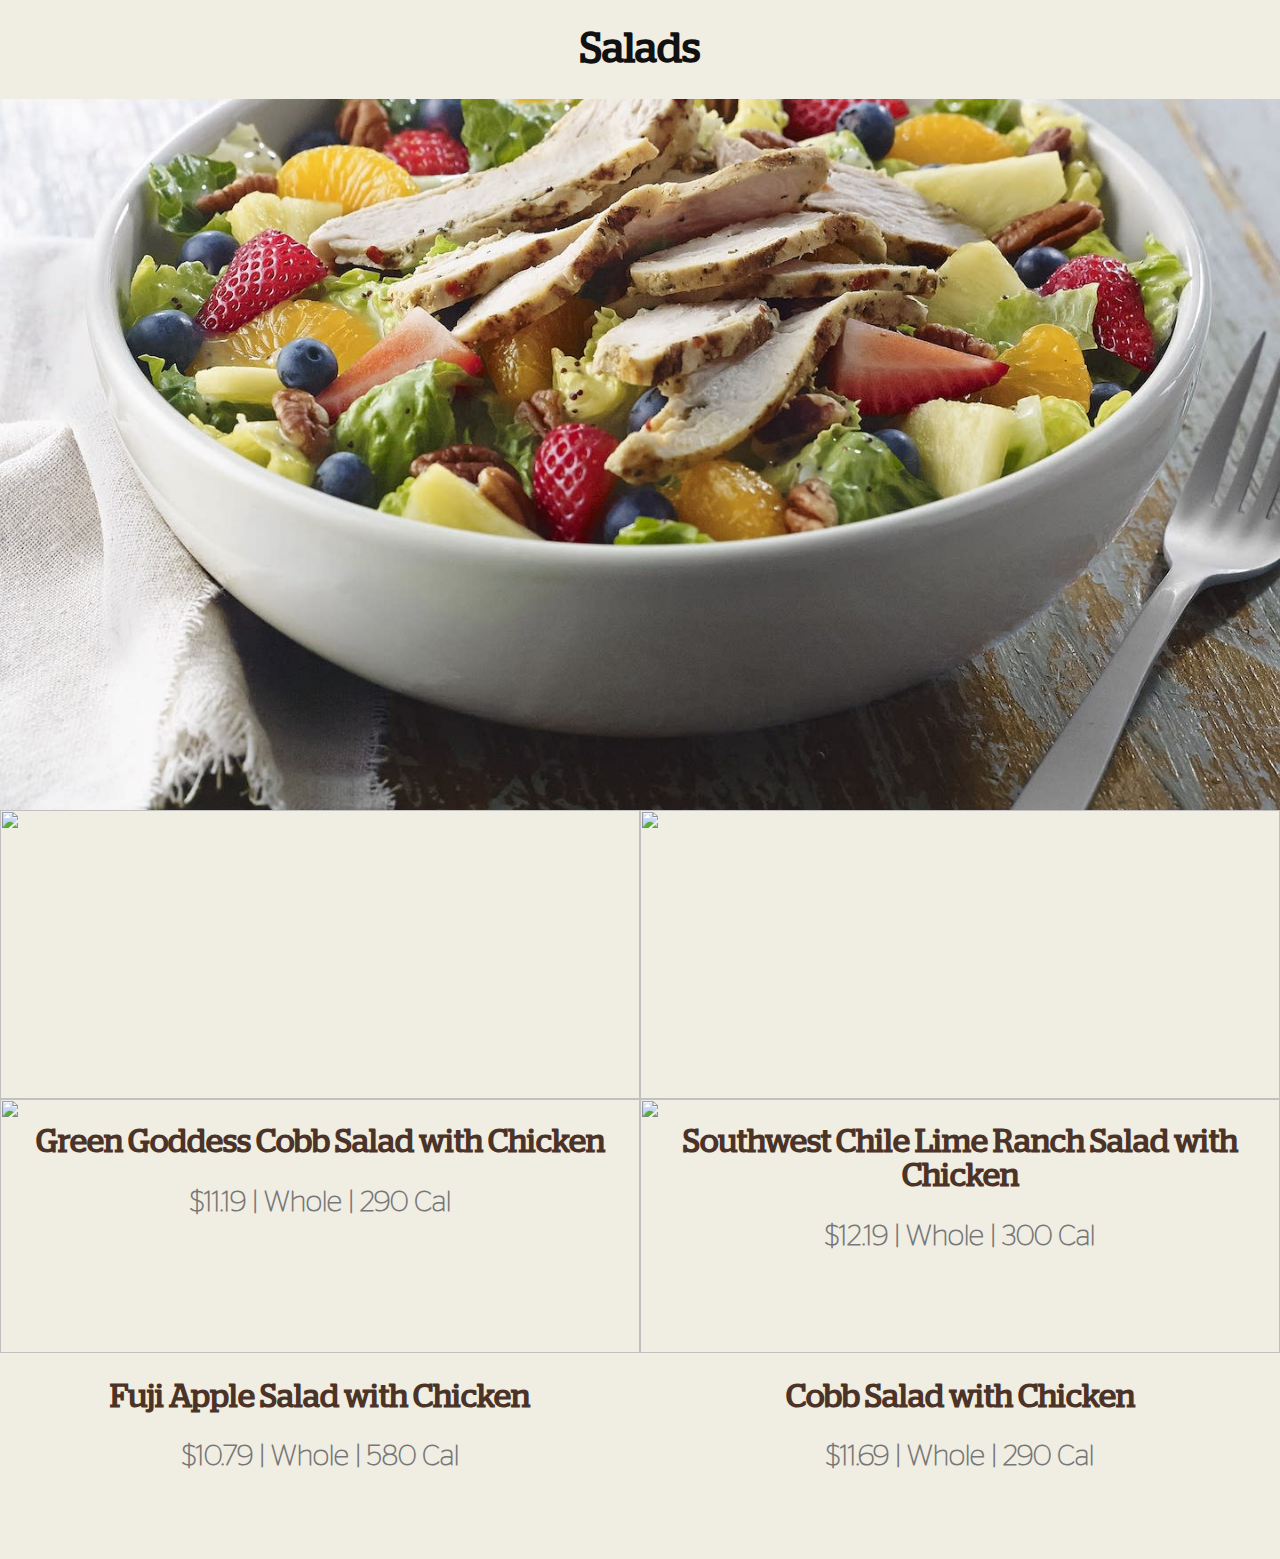
==== Panera_Catalog/index.html @ 95a6ce39 "add panera cat" ====
<html>
<head>

<title>Panera Salads Menu</title>
<link rel="stylesheet" media="screen" href="style.css" />
</head>

<body>
  <header>
    <h1> Salads </h1>
  </header>
  <banner>
    <img class="banner-img" src = "images/banner_salad.jpg" / >
  </banner>
  <content>
    <card>
      <a href="items/gg_cobb_chix.html">
      <img class = "card-img" src = "https://www.panerabread.com/foundation/menu/grid/green-goddess-cobb-with-chicken-salad-whole.jpg/_jcr_content/renditions/green-goddess-cobb-with-chicken-salad-whole.desktop.jpeg"/>
      <h2> Green Goddess Cobb Salad with Chicken </h2>
      <h3> $11.19 | Whole | 290 Cal </h3>
      </a>
     </card>

    <card>
      <a href="items/sw_chile_salad.html">
      <img class = "card-img" src = "https://www.panerabread.com/foundation/menu/grid/southwest-chile-lime-ranch-salad-with-chicken-whole.jpg/_jcr_content/renditions/southwest-chile-lime-ranch-salad-with-chicken-whole.desktop.jpeg"/>
      <h2> Southwest Chile Lime Ranch Salad with Chicken </h2>
      <h3> $12.19 | Whole | 300 Cal </h3>
      </a>
     </card>

    <card>
      <a href="items/fuji_chix.html">
      <img class = "card-img" src = "https://www.panerabread.com/foundation/menu/grid/fuji-apple-chicken-salad-whole.jpg/_jcr_content/renditions/fuji-apple-chicken-salad-whole.desktop.jpeg"/>
      <h2> Fuji Apple Salad with Chicken </h2>
      <h3> $10.79 | Whole | 580 Cal </h3>
      </a>
     </card>

    <card>
      <a href="items/cobb_salad_chix.html">
        <img class = "card-img" src = "https://www.panerabread.com/foundation/menu/grid/green-goddess-cobb-with-chicken-salad-whole.jpg/_jcr_content/renditions/green-goddess-cobb-with-chicken-salad-whole.desktop.jpeg"/>
      <h2> Cobb Salad with Chicken </h2>
      <h3> $11.69 | Whole | 290 Cal </h3>
      </a>
    </card>
  </content>
</body>
</html>
---- Panera_Catalog/style.css ----
@font-face {
  font-family: font_content;
  src: url("fonts/Stag Sans-Thin.otf");
}

@font-face {
  font-family: font_titles;
  src: url("fonts/Stag-Book.otf");
}


body {
  margin: 0;
  padding: 0;
  width: 100%;
  background-color: #f0ede3;
}

/*header{*/
/*  background-color: #f0ede3;*/
/*  margin: 0px;*/
/*  padding: 0px;*/
/*  min-height: 2em;*/
/*  font-size: 2em;*/
/*  color: #111;*/
/*  align-items: center;*/
/*  justify-content: center;*/
/*  display: flex;*/
/*  position: fixed;*/
/*  width: 100%;*/
/*}*/

header {
  background-color: #f0ede3;
  margin: 0px;
  padding: 0px;
  min-height: 1em;
  font-size: 1.3em;
  color: #111;
  align-items: center;
  justify-content: center;
  display: flex;
  position: fixed;
  width: 100%;
}

banner {
  min-height: 70%;
  max-height: 90%;
  width:100%;
  display: flex;
  min-width:100%;
  justify-content: center;
}

h1{
  font-family: font_titles;
  font-size: 2em;
}

h2 {
  font-family: font_titles;
    font-size: 2em;
    color: rgb(76, 51, 39);
  padding: 0em 1em 0em 1em;
  text-align: center;
}

h3{
  font-family: font_content;
  font-size: 1.8em;
  color: #777;
  padding: 0em 1em 3em 1em;
  text-align: center;
}

a{
  text-decoration: none;
}

/*banner {*/
/*  min-height: 50%;*/
/*  max-height: 70%;*/
/*  width:100%;*/
/*  display: flex;*/
/*  min-width:100%;*/
/*!*   background-color: white; *!*/
/*  justify-content: center;*/
/*}*/

.banner-img{
  object-fit: cover;
  overflow-y: hidden;
  overflow-x: hidden;
}


content {
  display: flex;
  flex-wrap: wrap;
  /* min-width: 100%; */
  width:100%;
  max-width: 1440px;

    margin:auto;
/*   background-color:white; */
}

card {
  min-width: 50%;
  max-width: 50%;
  width: 50%;
/*   background-color: white; */

/*     display: flex; */
    align-items: center;
    justify-content: center;
}

.card-img{
  width:100%;
  min-width:100%;
  object-fit: cover;
  overflow-y: hidden;
  overflow-x: hidden;
}

.sticky {
  position: fixed;
}
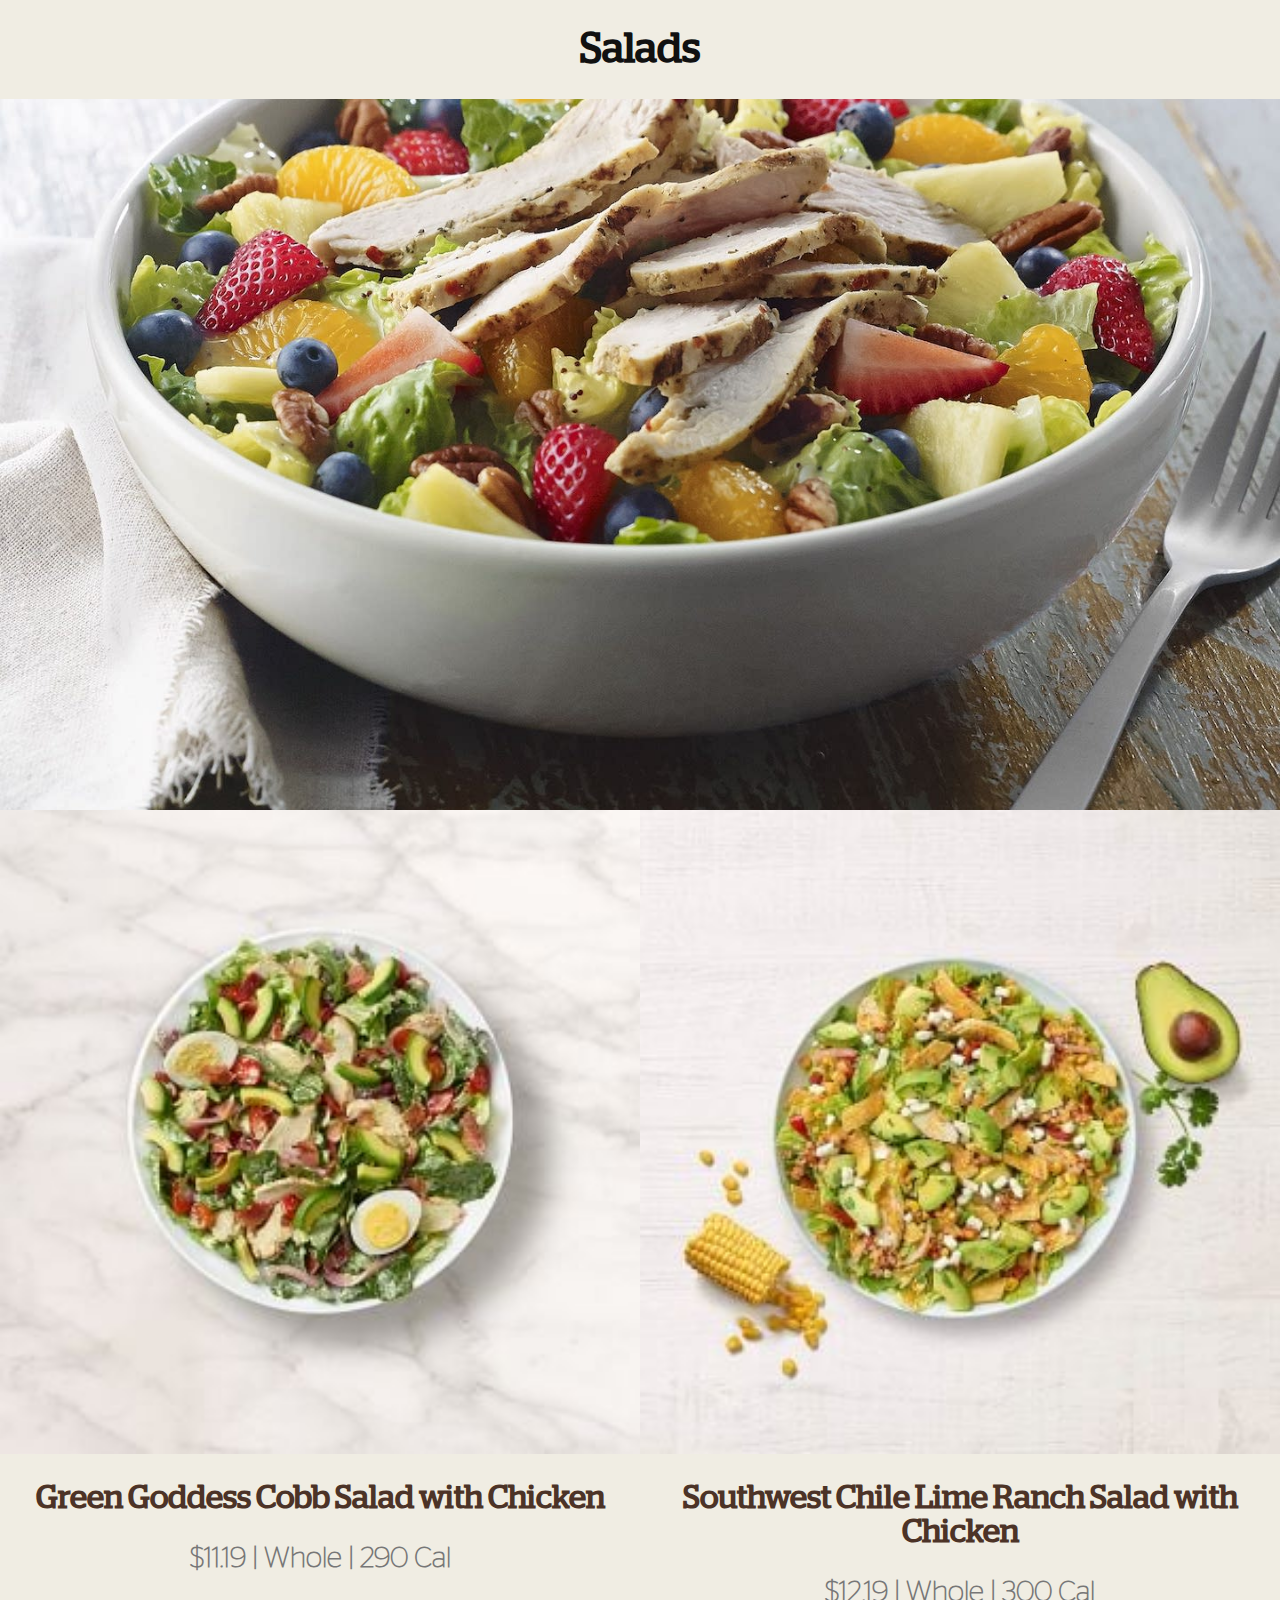
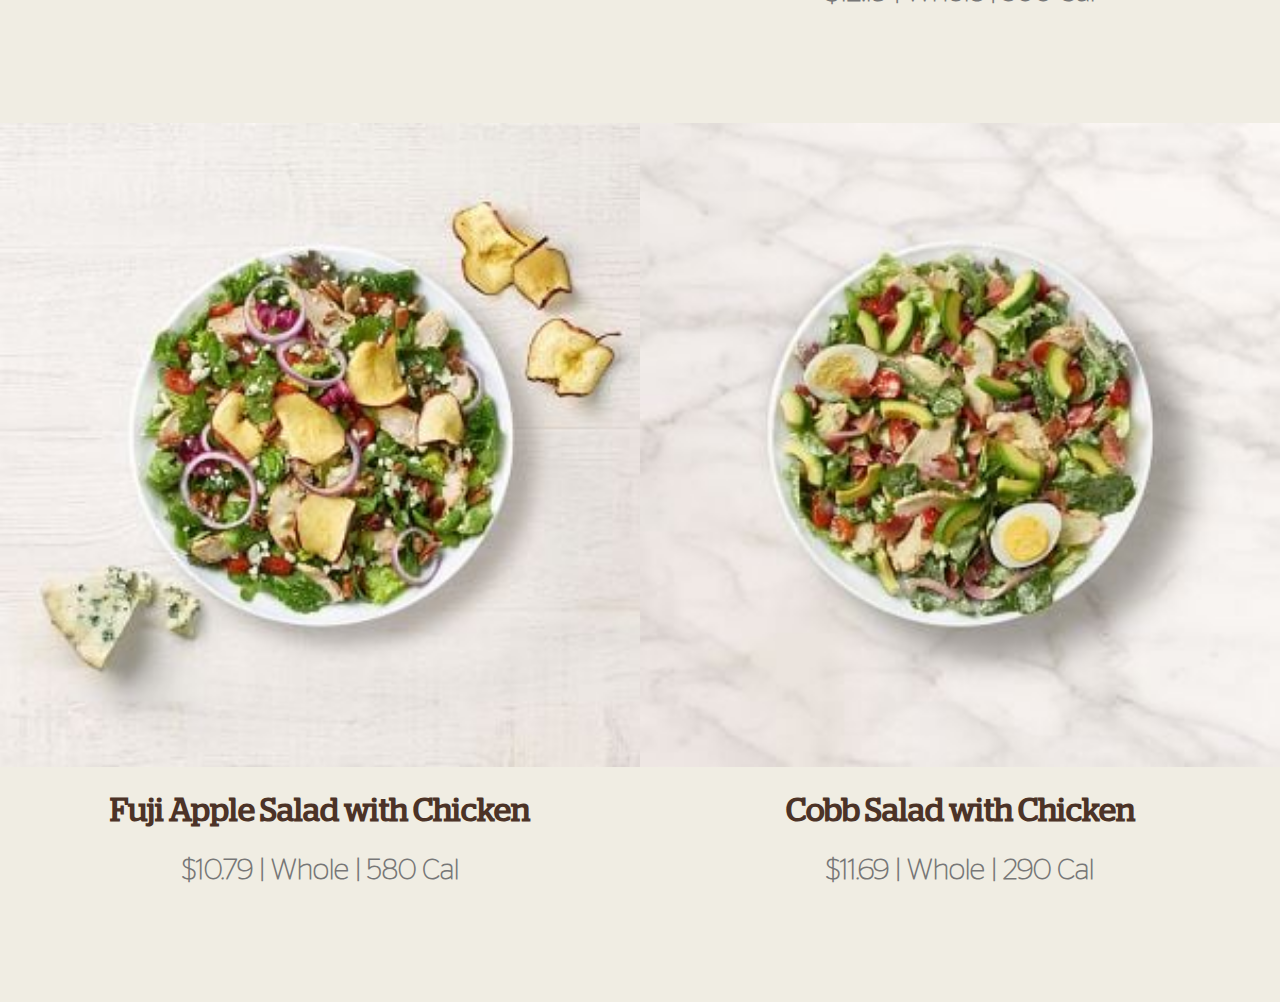
==== commit dc3fa605: "add panera images local" ====
--- a/Panera_Catalog/index.html
+++ b/Panera_Catalog/index.html
@@ -15,7 +15,7 @@
   <content>
     <card>
       <a href="items/gg_cobb_chix.html">
-      <img class = "card-img" src = "https://www.panerabread.com/foundation/menu/grid/green-goddess-cobb-with-chicken-salad-whole.jpg/_jcr_content/renditions/green-goddess-cobb-with-chicken-salad-whole.desktop.jpeg"/>
+      <img class = "card-img" src = "images/ggcobb_chix.jpg"/>
       <h2> Green Goddess Cobb Salad with Chicken </h2>
       <h3> $11.19 | Whole | 290 Cal </h3>
       </a>
@@ -23,7 +23,7 @@
 
     <card>
       <a href="items/sw_chile_salad.html">
-      <img class = "card-img" src = "https://www.panerabread.com/foundation/menu/grid/southwest-chile-lime-ranch-salad-with-chicken-whole.jpg/_jcr_content/renditions/southwest-chile-lime-ranch-salad-with-chicken-whole.desktop.jpeg"/>
+      <img class = "card-img" src = "images/swchile_lime.jpg"/>
       <h2> Southwest Chile Lime Ranch Salad with Chicken </h2>
       <h3> $12.19 | Whole | 300 Cal </h3>
       </a>
@@ -31,7 +31,7 @@
 
     <card>
       <a href="items/fuji_chix.html">
-      <img class = "card-img" src = "https://www.panerabread.com/foundation/menu/grid/fuji-apple-chicken-salad-whole.jpg/_jcr_content/renditions/fuji-apple-chicken-salad-whole.desktop.jpeg"/>
+      <img class = "card-img" src = "images/fuji_apple.jpg"/>
       <h2> Fuji Apple Salad with Chicken </h2>
       <h3> $10.79 | Whole | 580 Cal </h3>
       </a>
@@ -39,7 +39,7 @@
 
     <card>
       <a href="items/cobb_salad_chix.html">
-        <img class = "card-img" src = "https://www.panerabread.com/foundation/menu/grid/green-goddess-cobb-with-chicken-salad-whole.jpg/_jcr_content/renditions/green-goddess-cobb-with-chicken-salad-whole.desktop.jpeg"/>
+        <img class = "card-img" src = "images/cobb_chix.jpg"/>
       <h2> Cobb Salad with Chicken </h2>
       <h3> $11.69 | Whole | 290 Cal </h3>
       </a>
